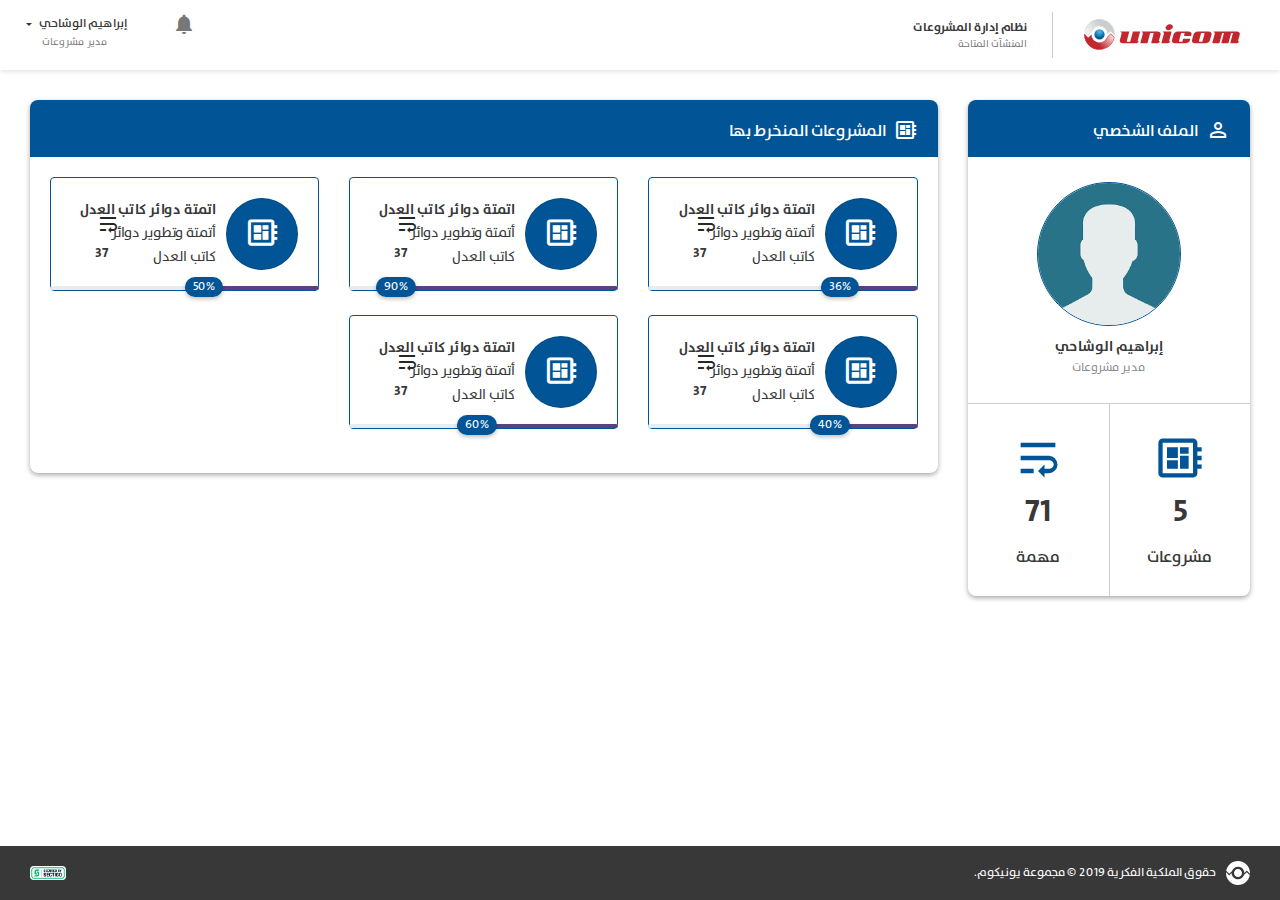
==== client-view.html @ 8dd4139a "tasks" ====
<!DOCTYPE html>
<html lang="ar" dir="rtl">

<head>
    <meta charset="UTF-8">
    <meta name="viewport" content="width=device-width, initial-scale=1.0">
    <meta http-equiv="X-UA-Compatible" content="ie=edge">
    <title>Notary : Dashboard</title>
    <link rel="stylesheet" href="assets/css/font-awesome.min.css">
    <link rel="stylesheet" href="assets/css/material.css">
    <link rel="stylesheet" href="assets/css/materialize.min.css">
    <link rel="stylesheet" href="assets/css/bootstrap.min.css">
    <link rel="stylesheet" href="assets/css/style.css">
</head>

<body>
    <!-- start wrapper here -->
    <div class="wrapper padding-bottom">
        <!-- start navbar here -->
        <header class="header">
            <div class="container-fluid">
                <div class="row mb-0">
                    <div class="col-xl-8 col-lg-8 col-md-8">
                        <ul class="top_menu nav">
                            <li>
                                <div class="media text-right">
                                    <img class="d-flex ml-2 flag_logo" src="assets/img/logo-en-light.svg" alt="">
                                </div>
                            </li>
                            <li>
                                <div class="media text-right">
                                    <div class="media-body">
                                        <h5 class="mb-0"> نظام إدارة المشروعات </h5>
                                        <p class="mb-0"> المنشآت المتاحة</p>
                                    </div>
                                </div>
                            </li>
                        </ul>
                    </div>
                    <div class="col-md-4">
                        <ul class="nav text-left pull-left">
                            <li class="nav-link">
                                <span class="notifications">
                                    <i class="material-icons ">notifications</i>
                                </span>
                            </li>
                            <li class="nav-link">
                                <div class="media text-left">
                                    <div class="media-body pl-2">
                                        <div class="dropdown">
                                            <button class="dropdown-toggle btn-dropdown username" type="button" id="dropdownMenu1" data-toggle="dropdown" aria-haspopup="true" aria-expanded="false ">
                                                إبراهيم الوشاحي  
                                            </button>
                                            <div class="dropdown-menu" aria-labelledby="dropdownMenu1">
                                                <a class="dropdown-item" href="#"> تغيير كلمة المرور </a>
                                                <div class="dropdown-divider"></div>
                                                <a class="dropdown-item" href="index.html">تسجيل الخروج</a>
                                            </div>
                                        </div>
                                        <p class="mb-0 text-left"> مدير مشروعات </p>
                                    </div>
                                </div>
                            </li>
                        </ul>
                    </div>
                </div>
            </div>
        </header>

        <!-- start content here -->
        <div class="body_content padding_section">
            <div class="container-fluid">
                <div class="row">
                    <div class="col-lg-3 col-md-6">
                        <div class="boxs box_postion">
                            <div class="boxs-head bg-blue">
                                <h2>
                                    <span class="icons_boxs"><i class="material-icons"> person_outline</i></span> الملف الشخصي
                                </h2>
                            </div>
                            <div class="boxs-body p-0">
                                <div class="user_area">
                                    <img src="assets/img/person-placeholder.png">
                                    <div class="name">إبراهيم الوشاحي</div>
                                    <div class="prev">مدير مشروعات</div>
                                </div>
                                <ul class="nav user_desc">
                                    <li class="nav-item">
                                        <a href="#" class="nav-link">
                                            <p class="text-center mb-0"> <i class="material-icons"> developer_board</i> </p>
                                            <p class="number text-center"> 5 </p>
                                            <div class="name"> مشروعات </div>
                                        </a>
                                    </li>
                                    <li class="nav-item">
                                        <a href="project-overview.html" class="nav-link">
                                            <p class="text-center mb-0"> <i class="material-icons"> wrap_text</i> </p>
                                            <p class="number text-center"> 71 </p>
                                            <div class="name"> مهمة </div>
                                        </a>
                                    </li>
                                </ul>
                            </div>
                        </div>
                    </div>
                    <div class="col-lg-9 col-md-6">
                        <div class="boxs box_postion">
                            <div class="boxs-head bg-blue">
                                <h2>
                                    <span class="icons_boxs"><i class="material-icons"> developer_board</i></span> المشروعات المنخرط بها
                                </h2>
                            </div>
                            <div class="boxs-body">
                                <div class="row">
                                    <div class="col-lg-4 col-md-6 hover">
                                        <a href="#" class="postion_relative">
                                            <div class="media">
                                                <div class="icons">
                                                    <i class="material-icons"> developer_board</i>
                                                </div>
                                                <div class="media-body align-self-center">
                                                    <h5 class="mt-0 mb-0 name"> اتمتة دوائر كاتب العدل</h5>
                                                    <p class="mb-0 desc">أتمتة وتطوير دوائر كاتب العدل</p>
                                                    <span class="icons_boxs">
                                                        <i class="material-icons"> wrap_text</i>
                                                        <p class="text-center counter"> 37</p>
                                                    </span>
                                                </div>
                                            </div>
                                        </a>
                                        <div class="progress progress_height">
                                            <div class="progress-bar" role="progressbar" aria-valuenow="36%" aria-valuemin="0" aria-valuemax="100">
                                                <span>36%</span>
                                            </div>
                                        </div>
                                    </div>
                                    <div class="col-lg-4 col-md-6 hover">
                                        <a href="#" class="postion_relative">
                                            <div class="media">
                                                <div class="icons">
                                                    <i class="material-icons"> developer_board</i>
                                                </div>
                                                <div class="media-body align-self-center">
                                                    <h5 class="mt-0 mb-0 name"> اتمتة دوائر كاتب العدل</h5>
                                                    <p class="mb-0 desc">أتمتة وتطوير دوائر كاتب العدل</p>
                                                    <span class="icons_boxs">
                                                            <i class="material-icons"> wrap_text</i>
                                                            <p class="text-center counter"> 37</p>
                                                        </span>
                                                </div>
                                            </div>
                                        </a>
                                        <div class="progress progress_height">
                                            <div class="progress-bar" role="progressbar" aria-valuenow="90%" aria-valuemin="0" aria-valuemax="100">
                                                <span>90%</span>
                                            </div>
                                        </div>
                                    </div>
                                    <div class="col-lg-4 col-md-6 hover">
                                        <a href="#" class="postion_relative">
                                            <div class="media">
                                                <div class="icons">
                                                    <i class="material-icons"> developer_board</i>
                                                </div>
                                                <div class="media-body align-self-center">
                                                    <h5 class="mt-0 mb-0 name"> اتمتة دوائر كاتب العدل</h5>
                                                    <p class="mb-0 desc">أتمتة وتطوير دوائر كاتب العدل</p>
                                                    <span class="icons_boxs">
                                                            <i class="material-icons"> wrap_text</i>
                                                            <p class="text-center counter"> 37</p>
                                                        </span>
                                                </div>
                                            </div>
                                        </a>
                                        <div class="progress progress_height">
                                            <div class="progress-bar" role="progressbar" aria-valuenow="50%" aria-valuemin="0" aria-valuemax="100">
                                                <span>50%</span>
                                            </div>
                                        </div>
                                    </div>
                                    <div class="col-lg-4 col-md-6 hover">
                                        <a href="#" class="postion_relative">
                                            <div class="media">
                                                <div class="icons">
                                                    <i class="material-icons"> developer_board</i>
                                                </div>
                                                <div class="media-body align-self-center">
                                                    <h5 class="mt-0 mb-0 name"> اتمتة دوائر كاتب العدل</h5>
                                                    <p class="mb-0 desc">أتمتة وتطوير دوائر كاتب العدل</p>
                                                    <span class="icons_boxs">
                                                                <i class="material-icons"> wrap_text</i>
                                                                <p class="text-center counter"> 37</p>
                                                            </span>
                                                </div>
                                            </div>
                                        </a>
                                        <div class="progress progress_height">
                                            <div class="progress-bar" role="progressbar" aria-valuenow="40%" aria-valuemin="0" aria-valuemax="100">
                                                <span>40%</span>
                                            </div>
                                        </div>
                                    </div>
                                    <div class="col-lg-4 col-md-6 hover">
                                        <a href="#" class="postion_relative">
                                            <div class="media">
                                                <div class="icons">
                                                    <i class="material-icons"> developer_board</i>
                                                </div>
                                                <div class="media-body align-self-center">
                                                    <h5 class="mt-0 mb-0 name"> اتمتة دوائر كاتب العدل</h5>
                                                    <p class="mb-0 desc">أتمتة وتطوير دوائر كاتب العدل</p>
                                                    <span class="icons_boxs">
                                                        <i class="material-icons"> wrap_text</i>
                                                        <p class="text-center counter"> 37</p>
                                                    </span>
                                                </div>
                                            </div>
                                        </a>
                                        <div class="progress progress_height">
                                            <div class="progress-bar" role="progressbar" aria-valuenow="60%" aria-valuemin="0" aria-valuemax="100">
                                                <span>60%</span>
                                            </div>
                                        </div>
                                    </div>
                                </div>
                            </div>
                        </div>
                    </div>
                </div>
            </div>
        </div>
    </div>
    <!-- start footer here -->
    <footer class="footer footer-bg mt-5 ">
        <div class="container-fluid ">
            <div class="row ">
                <div class="col-md-6 text-right ">
                    <span><img class="ml-2 " src="assets/img/Logo-Icon.svg "></span>
                    <span class="ml-4 "> حقوق الملكية الفكرية 2019 © مجموعة يونيكوم. </span>
                </div>
                <div class="col-md-6 ">
                    <span><img class="secured-badge " src="assets/img/secured-badge.png "></span>
                </div>
            </div>
        </div>
    </footer>
    <script src="assets/js/jquery-3.4.1.js"></script>
    <script src="assets/js/popper.js"></script>
    <script src="assets/js/bootstrap.min.js"></script>
    <script src="assets/js/materialize.min.js"></script>
    <script src="assets/js/nicescroll.js"></script>
    <script src="assets/js/scroll.js"></script>
    <script src="assets/js/chart.js"></script>
    <script src="assets/js/custom.js"></script>
</body>

</html
---- assets/css/material.css ----
@font-face {
    font-family: 'Material Icons';
    font-style: normal;
    font-weight: 400;
    src: url(../fonts/materialdesign.woff2) format('woff2');
}

.material-icons {
    font-family: 'Material Icons';
    font-weight: normal;
    font-style: normal;
    font-size: 24px;
    line-height: 1;
    letter-spacing: normal;
    text-transform: none;
    display: inline-block;
    white-space: nowrap;
    word-wrap: normal;
    direction: ltr;
    -webkit-font-feature-settings: 'liga';
    -webkit-font-smoothing: antialiased;
}
---- assets/css/style.css ----
@font-face {
    font-family: "Bahij TheSansArabic Plain";
    src: url("../fonts/Bahij_TheSansArabic-Plain.ttf");
    font-style: normal;
    font-weight: 100;
}

@font-face {
    font-family: "Bahij TheSansArabic Plain";
    src: url("../fonts/Bahij_TheSansArabic-SemiBold.ttf");
    font-style: normal;
    font-weight: 400;
}

@font-face {
    font-family: "Bahij TheSansArabic Plain";
    src: url("../fonts/Bahij_TheSansArabic-Bold.ttf");
    font-style: normal;
    font-weight: 600;
}

@font-face {
    font-family: "material";
    src: url("../fonts/material.ttf");
    font-style: normal;
    font-weight: 400;
}

html {
    height: 100%;
    box-sizing: border-box;
}

body {
    font-family: "Bahij TheSansArabic Plain";
    font-weight: 100;
    position: relative;
    margin: 0;
    min-height: 100%;
}

* {
    padding: 0;
    margin: 0;
    box-sizing: border-box !important;
}

*,
*:before,
*:after {
    box-sizing: inherit;
}

.datepicker-calendar-container {
    direction: initial;
}

.datepicker-controls .select-month input {
    width: 90px;
}

.datepicker-date-display .year-text {
    text-align: right;
}

.datepicker-date-display .date-text {
    letter-spacing: 1px;
    text-align: right;
    font-size: 18px;
}

.confirmation-btns {
    display: none;
}

.row {
    margin-bottom: 0;
}

.padding-80 {
    padding: 80px 0;
}

.padding-35 {
    padding: 60px 0;
}

dl,
ol,
ul {
    margin: 0;
}

.offset-3 {
    margin-right: 25%;
}

.no_height {
    min-height: auto !important;
}

.padding-0 {
    padding: 0 !important;
}

.padding-bottom {
    padding-bottom: 50px;
}

.no-margin {
    margin-right: auto;
    margin-left: auto;
}

.bg-white {
    background: #fff;
}

.bg-gray {
    background: rgba(0, 0, 0, 0.04);
}

.list {
    padding: 20px 10px;
}

textarea::-webkit-input-placeholder {
    /* Chrome/Opera/Safari */
    color: rgba(0, 0, 0, 0.6);
}

textarea::-moz-placeholder {
    /* Firefox 19+ */
    color: rgba(0, 0, 0, 0.6);
}

textarea:-ms-input-placeholder {
    /* IE 10+ */
    color: rgba(0, 0, 0, 0.6);
}

textarea:-moz-placeholder {
    /* Firefox 18- */
    color: rgba(0, 0, 0, 0.6);
}

@-moz-document url-prefix() {
    input[type=number]::-webkit-inner-spin-button,
    input[type=number]::-webkit-outer-spin-button {
        -webkit-appearance: none;
        margin: 0;
    }
}

.h1,
.h2,
.h3,
h1,
h2,
h3 {
    padding: 0 !important;
    margin: 0 !important;
}

.modal {
    bottom: auto;
    background: none;
}

a:hover {
    text-decoration: none;
}

.padding_section {
    padding: 30px 15px;
}

.font-small {
    font-size: 13px;
}

.bg-blue {
    background-color: rgba(1, 84, 149, 1);
}

.bg-orange {
    background-color: rgba(250, 100, 0, 1);
}

.btn-blue {
    background: rgba(1, 84, 149, 1);
    color: #fff;
}

.btn-blue:hover,
.btn-blue:focus {
    background: rgba(1, 84, 149, 1);
    box-shadow: none;
    color: #fff;
}

.dropdown-toggle::after {
    display: inline-block;
    width: 0;
    height: 0;
    left: -5px;
    vertical-align: middle;
    content: "";
    border-top: .3em solid;
    border-right: .3em solid transparent;
    border-bottom: 0;
    border-left: .3em solid transparent;
    position: relative;
}

.btn-dropdown {
    font-size: 12px;
    color: rgba(198, 198, 198, 1);
    line-height: 20px;
    margin-bottom: 0;
    margin: 0;
    padding: 0;
    background: none;
    border: none;
    cursor: pointer;
}

.btn-dropdown:focus {
    background: none !important;
}

.btn-dropdown:hover {
    color: rgba(56, 56, 56, 1);
}

.btn:focus,
button:focus {
    outline: none;
    box-shadow: none;
}

.btn_back_top {
    position: relative;
    top: -29px;
}

.table-striped tbody tr:nth-of-type(odd) {
    background-color: #fff !important;
}

.table-striped tbody tr:nth-of-type(even) {
    background-color: rgba(0, 0, 0, .04);
}

@keyframes stretch {
    0% {
        transform: scale(0.5);
        background-color: #B5DDF0;
    }
    50% {
        background-color: #CFE9F6;
    }
    100% {
        transform: scale(1);
        background-color: #FFFFFF;
    }
}

.wrapper {
    position: relative;
}

.header .dropdown-item {
    font-size: 12px;
    text-align: right;
    padding: .2rem 1rem;
    left: 35px !important;
}

.header .dropdown-menu {
    border-radius: 0.5rem;
    min-width: 8rem;
}

.header .nav-link {
    padding: 0 3rem 0 0;
}

.bg-wrapper {
    background: url(../img/bg-front.png) no-repeat center / cover;
    width: 100%;
    height: 100vh;
}

.watermark {
    position: absolute;
    content: "";
    top: 0;
    left: 0;
    height: 100vh;
    width: 100%;
    background: -webkit-radial-gradient(circle, rgba(230, 244, 255, 1) 0%, rgba(152, 208, 252, 1) 100%);
    background: -moz-radial-gradient(circle, rgba(230, 244, 255, 1) 0%, rgba(152, 208, 252, 1) 100%);
    background: -o-radial-gradient(circle, rgba(230, 244, 255, 1) 0%, rgba(152, 208, 252, 1) 100%);
    background: radial-gradient(circle, rgba(230, 244, 255, 1) 100%, rgba(152, 208, 252, 1) 0%);
    mix-blend-mode: screen;
}

footer {
    position: absolute;
    right: 0;
    bottom: 0;
    left: 0;
    width: 100%;
    clear: both;
    padding: 1rem;
    z-index: 99;
}

.footer-bg {
    background: rgba(56, 56, 56, 1);
}

.footer span {
    font-size: 12px;
    color: rgba(255, 255, 255, 1);
    text-align: center;
    line-height: 18px;
}

.footer .secured-badge {
    width: 6%;
}

.footer .line {
    width: 100%;
    height: 1px;
    background: rgba(255, 255, 255, 1);
    margin-bottom: 1rem;
}

.footer .footer_logo {
    margin: 0 10px;
}

.footer-dark .line {
    background: hsla(0, 0%, 0%, 0.28);
    max-width: 450px;
    margin: 18px auto;
}

.footer-dark p {
    font-size: 13px;
    color: rgba(0, 0, 0, 0.83);
    text-align: center;
    line-height: 18px;
    font-weight: 400;
}

.form-group {
    position: relative;
}

.inputMaterial {
    font-size: 18px;
    display: block;
    padding: 0 18px 0 0 !important;
    border: 1px solid rgba(25, 25, 25, 0.32) !important;
    text-align: right;
    border-radius: 4px !important;
    -webkit-border-radius: 4px !important;
    -moz-border-radius: 4px !important;
    -ms-border-radius: 4px !important;
    -o-border-radius: 4px !important;
    margin-bottom: 0 !important;
    height: 55px !important;
    line-height: 55px;
}

.inputMaterial_textarea {
    height: auto !important;
    border-radius: 4px;
    -webkit-border-radius: 4px;
    -moz-border-radius: 4px;
    -ms-border-radius: 4px;
    -o-border-radius: 4px;
    font-size: 18px;
    display: block;
    padding: 18px 18px 0 0 !important;
}

.inputMaterial:focus {
    outline: none;
    border: 2px solid rgba(1, 84, 149, 1) !important;
}


/* LABEL ======================================= */

.label,
.label_gray,
.select_lable {
    font-weight: normal;
    position: absolute;
    pointer-events: none;
    right: 20px;
    top: 16px;
    transition: 0.2s ease all;
    -moz-transition: 0.2s ease all;
    -webkit-transition: 0.2s ease all;
    font-size: 13px;
    color: rgba(0, 0, 0, 0.87);
    line-height: 20px;
    font-weight: 600;
}

.select_lable {
    display: inline-block;
}

.select-dropdown {
    border-top-left-radius: 4px;
    border-top-right-radius: 4px;
    /* width: 255px !important; */
}

.inputMaterial:focus~label,
.inputMaterial:valid~label,
.select_lable {
    top: -8px;
    color: rgba(1, 84, 149, 1);
    background: #fff;
    padding: 0px 10px;
}

.inputMaterial:focus~.label_gray,
.inputMaterial:valid~.label_gray {
    top: -8px;
    color: rgba(1, 84, 149, 1);
    background: #f5f5f5;
    padding: 0px 10px;
}

.select-wrapper+label {
    position: absolute;
    top: -23px;
    font-size: .8rem;
    left: auto;
    color: #015495;
}

.select-wrapper+.label_gray {
    position: absolute;
    top: -23px;
    font-size: .8rem;
    left: auto;
    color: #015495;
}

.waves-blue {
    background-color: rgba(1, 84, 149, 1);
}

.waves-blue:hover {
    background-color: rgba(1, 84, 149, 1);
}

input:not([type]):focus:not([readonly]),
input[type=text]:not(.browser-default):focus:not([readonly]),
input[type=password]:not(.browser-default):focus:not([readonly]),
input[type=email]:not(.browser-default):focus:not([readonly]),
input[type=url]:not(.browser-default):focus:not([readonly]),
input[type=time]:not(.browser-default):focus:not([readonly]),
input[type=date]:not(.browser-default):focus:not([readonly]),
input[type=datetime]:not(.browser-default):focus:not([readonly]),
input[type=datetime-local]:not(.browser-default):focus:not([readonly]),
input[type=tel]:not(.browser-default):focus:not([readonly]),
input[type=number]:not(.browser-default):focus:not([readonly]),
input[type=search]:not(.browser-default):focus:not([readonly]),
textarea.materialize-textarea:focus:not([readonly]) {
    border-bottom: 0;
    box-shadow: none;
}


/* start login code */

.loges {
    padding: 60px 0;
}

.form {
    max-width: 360px;
    margin: 0 auto;
}

.close_:after,
.calendar:after,
.view:after,
.eye-slash:after {
    font-size: 24px;
    color: rgba(0, 0, 0, 0.38);
    cursor: pointer;
    transition: all 0.3s ease-in-out;
    -webkit-transition: all 0.3s ease-in-out;
    -moz-transition: all 0.3s ease-in-out;
    -ms-transition: all 0.3s ease-in-out;
    -o-transition: all 0.3s ease-in-out;
}

.close_:hover:after,
.calendar:hover:after,
.view:hover:after,
.eye-slash:hover:after {
    color: #777575;
}

.close_:after {
    position: absolute;
    content: "";
    left: 20px;
    top: 10px;
    font-family: 'material';
}

.view:after {
    position: absolute;
    content: "";
    left: 20px;
    top: 10px;
    font-family: 'material';
}

.eye-slash:after {
    position: absolute;
    content: "";
    left: 20px;
    top: 10px;
    font-family: 'material';
}

.calendar:after {
    position: absolute;
    content: "\f272";
    left: 20px;
    top: 19px;
    display: inline-block;
    font: normal normal normal 14px/1 FontAwesome;
    font-size: inherit;
    text-rendering: auto;
    font-weight: bold;
}

.forgetPass {
    font-size: 16px;
    color: rgba(0, 0, 0, 1);
    text-align: right;
    line-height: 49px;
    text-decoration: underline;
    font-weight: 600
}

.title_login {
    font-size: 18px;
    font-weight: bold;
    color: rgba(0, 0, 0, 1);
    text-align: center;
}

.content_data {
    position: relative;
    z-index: 1;
    text-align: right;
    padding: 60px 30px;
    height: 100%;
    overflow: auto
}

.content_title {
    font-size: 12px;
    color: rgba(56, 56, 56, 0.6);
    text-align: right;
    line-height: 20px;
}

.content_list li {
    font-size: 14px;
    font-weight: 600;
    color: rgba(56, 56, 56, 1);
    text-align: right;
    line-height: 22px;
    margin-bottom: 8px;
    display: flex;
    justify-content: flex-start;
}

.content_list li img {
    height: 32px;
    width: 32px;
    border: 1px solid rgba(0, 0, 0, 0.1);
    border-radius: 16px;
    margin-left: 5px;
    position: relative;
    top: -5px;
}

.top_menu li {
    padding: 7px 25px;
    position: relative;
}


/* .top_menu li:first-child {
        padding-right: 0
    } */

.top_menu li::after {
    position: absolute;
    content: "";
    top: 0;
    left: 0;
    width: 1px;
    height: 100%;
    background: #ccc;
}

.top_menu li:last-child:after {
    width: 0;
}

.header {
    background-color: rgba(255, 255, 255, 1);
    box-shadow: 0px 2px 4px 0px rgba(0, 0, 0, 0.1);
    padding: 12px 0;
    margin-bottom: 0;
    position: relative;
    z-index: 1;
}

.top_menu h5 {
    font-size: 12px;
    font-weight: 600;
    color: rgba(56, 56, 56, 1);
    text-align: right;
    line-height: 18px;
}

.top_menu p {
    font-size: 10px;
    color: rgba(56, 56, 56, 0.6);
    text-align: right;
    line-height: 14px;
}

.media p {
    font-size: 10px;
    color: rgba(22, 14, 14, 0.6);
    line-height: 14px;
    margin-left: 19px;
}

.flag_logo {
    height: auto;
    width: 156px;
}

.username {
    font-size: 12px;
    color: rgba(56, 56, 56, 1);
    text-align: left;
    line-height: 18px;
    margin-left: 5px;
}

.notifications i {
    color: rgba(0, 0, 0, 0.54);
    cursor: pointer;
}

.boxs {
    background-color: rgba(255, 255, 255, 1);
    border-radius: 8px;
    box-shadow: 0px 2px 5px 0px rgba(0, 0, 0, 0.35);
}

.boxs .boxs-head {
    padding: 12px 20px;
    border-top-left-radius: 8px;
    border-top-right-radius: 8px
}

.boxs .boxs-head h2 {
    font-size: 16px;
    font-weight: 400;
    color: rgba(255, 255, 255, 1);
    text-align: right;
    line-height: 26px;
    letter-spacing: 0.5px;
}

.boxs .boxs-body {
    padding: 20px;
}

.boxs .boxs-body p {
    font-size: 14px;
    color: rgba(56, 56, 56, 1);
    text-align: right;
    line-height: 24px;
}

.icons_boxs {
    position: relative;
    top: 6px;
    padding-left: 5px;
}

.boxs .nav-pills {
    background: rgba(230, 244, 255, 1);
    padding: 20px 0;
    text-align: right;
    min-height: 100%;
}

.boxs .nav-pills .nav-link {
    font-size: 14px;
    color: rgba(56, 56, 56, 1);
    text-align: right;
    line-height: 22px;
    font-weight: bold;
    border-bottom: 1px solid rgba(0, 0, 0, 0.1);
    position: relative;
}

.boxs .nav-pills .nav-link img {
    height: 32px;
    width: 32px;
    border: 1px solid rgba(0, 0, 0, 0.1);
    border-radius: 16px;
    margin-left: 5px;
}

.boxs .nav-pills .nav-link.active,
.boxs .nav-pills .show>.nav-link {
    color: rgba(56, 56, 56, 1);
    background-color: rgba(187, 225, 255, 1);
    border-radius: 0;
    border-bottom: 1px solid rgba(187, 225, 255, 1);
}

.badge_postion {
    position: absolute;
    left: 0px;
    top: 9px;
    min-width: 30px !important;
    border-radius: 25px;
    height: 30px !important;
    line-height: 30px !important;
}

.boxs .tab-content {
    margin: 20px 0 0 15px;
    position: relative;
}

.boxs .media {
    padding: 20px;
    border: 1px solid rgba(1, 84, 149, 1);
    margin-bottom: 20px;
    transition: all .2s ease-in-out;
    -webkit-transition: all .2s ease-in-out;
    -moz-transition: all .2s ease-in-out;
    -ms-transition: all .2s ease-in-out;
    -o-transition: all .2s ease-in-out;
    border-radius: 4px;
    -webkit-border-radius: 4px;
    -moz-border-radius: 4px;
    -ms-border-radius: 4px;
    -o-border-radius: 4px;
}

.boxs .media .media-body h5 {
    font-size: 14px;
    color: rgba(56, 56, 56, 1);
    text-align: right;
    line-height: 22px;
    font-weight: bold
}

.boxs .media .media-body {
    font-size: 12px;
    color: rgba(56, 56, 56, 0.6);
    text-align: right;
    line-height: 20px;
}

.boxs .media:hover,
.boxs .media:focus {
    background: rgba(1, 84, 149, 1);
}

.boxs .media:hover .media-body h5 {
    color: rgba(255, 255, 255, 1);
}

.boxs .tab-content .media:hover .icons_boxs {
    color: rgba(255, 255, 255, 1);
}

.boxs .media:hover .media-body p {
    color: rgba(255, 255, 255, 1);
}

.image_border {
    border: 1px solid rgba(0, 0, 0, 0.1);
}

.boxs .tab-content .icons_boxs {
    position: absolute;
    left: 30px;
    top: 35px;
    color: rgba(0, 0, 0, 0.87);
    line-height: 7px;
}

.counter {
    text-align: center;
    margin: 0 !important;
    font-weight: bold
}


/* start dashbord css */

.user_area {
    padding: 25px;
    text-align: center;
    border-bottom: 1px solid #ccc;
}

.user_area img {
    height: 144px;
    width: 144px;
    border: 1px solid rgba(1, 84, 149, 1);
    margin-bottom: 10px;
    border-radius: 50%;
    -webkit-border-radius: 50%;
    -moz-border-radius: 50%;
    -ms-border-radius: 50%;
    -o-border-radius: 50%;
}

.user_area .name {
    font-size: 14px;
    color: rgba(56, 56, 56, 1);
    text-align: center;
    line-height: 22px;
    font-weight: bold;
}

.user_area .prev {
    font-size: 12px;
    color: rgba(56, 56, 56, 0.6);
    text-align: center;
    line-height: 20px;
}

.user_desc {
    text-align: center;
    width: 100%;
}

.user_desc li {
    text-align: center;
    margin: 0 auto;
    border-left: 1px solid #ccc;
    display: block;
    width: 50%;
    padding: 20px 0;
}

.user_desc li:last-child {
    border-left: 0;
}

.user_desc li a {
    text-align: center;
}

.user_desc li a i {
    font-size: 52px;
    color: rgba(1, 84, 149, 1);
}

.user_desc li a .number {
    font-size: 32px;
    color: rgba(56, 56, 56, 1);
    text-align: center;
    line-height: 40px;
    font-weight: bold
}

.user_desc li a .name {
    font-size: 16px;
    color: rgba(56, 56, 56, 1);
    text-align: center;
    line-height: 22px;
    font-weight: 500
}

.timeline {
    padding: 20px 12px;
    height: 442px;
    overflow: auto;
    --widthA: 100%;
    --widthB: calc(var(--widthA) - 84px);
}

.timeline_bg {
    background: rgba(230, 244, 255, 1);
}

.timeline ul li {
    position: relative;
    content: "";
    width: 2px;
    background: rgba(1, 84, 149, 1);
    list-style: none;
    margin-right: 20px;
}

.timeline ul li .date_information {
    position: absolute;
    content: "";
    top: 0;
    width: 50px;
    height: 50px;
    border-radius: 25px;
    -webkit-border-radius: 25px;
    -moz-border-radius: 25px;
    -ms-border-radius: 25px;
    -o-border-radius: 25px;
    background: #fff;
    border: 2px solid #015495;
    text-align: center;
    left: 50%;
    transform: translate(-50%);
}

.timeline ul li .date_information .data {
    margin-top: 8px;
}

.timeline ul li .date_information p {
    line-height: 13px;
}

.timeline ul li .date_information .data .num {
    font-size: 15px;
    color: rgba(56, 56, 56, 1);
    text-align: center;
    line-height: 17px;
    font-weight: bold;
}

.timeline ul li .date_information .data .date {
    font-size: 10px;
    color: rgba(56, 56, 56, 1);
    text-align: center;
    line-height: 10px;
}

.main_timeline_content {
    margin-bottom: 20px;
}

.timeline ul li:last-child .main_timeline_content {
    margin-bottom: 0;
}

.timeline ul li .timeline_content:last-child {
    margin-bottom: 0;
}

.main_timeline_content {
    display: inline-block;
}

.timeline_content {
    position: relative;
    top: 0;
    right: 35px;
    text-align: right;
    background: #fff;
    padding: 5px 10px;
    min-width: 335px;
    height: auto;
    margin-bottom: 5px;
    border: 1px solid rgba(1, 84, 149, 0.5);
    border-radius: 4px;
    -webkit-border-radius: 4px;
    -moz-border-radius: 4px;
    -ms-border-radius: 4px;
    -o-border-radius: 4px;
}

.timeline_content_overview {
    position: relative;
    top: 0;
    right: 35px;
    text-align: right;
    background: #fff;
    padding: 5px 10px;
    min-width: 300px;
    height: auto;
    margin-bottom: 5px;
    border: 1px solid rgba(1, 84, 149, 0.5);
    border-radius: 4px;
    -webkit-border-radius: 4px;
    -moz-border-radius: 4px;
    -ms-border-radius: 4px;
    -o-border-radius: 4px;
}

.timeline_content_overview_model {
    min-width: 415px;
}

.chart_overview {
    height: 35px;
}

.timeline_content:nth-of-type(1):after,
.timeline_content:nth-of-type(1):before {
    left: 100%;
    top: 25px;
    border: solid transparent;
    content: " ";
    height: 0;
    width: 0;
    position: absolute;
    pointer-events: none;
}

.timeline_content:nth-of-type(1):before {
    border-color: rgba(194, 225, 245, 0);
    border-left-color: rgba(1, 84, 149, 0.5);
    border-width: 6px;
    margin-top: -6px;
}

.timeline_content:nth-of-type(1):after {
    border-color: rgba(136, 183, 213, 0);
    border-left-color: #ffffff;
    border-width: 5px;
    margin-top: -5px;
}

.timeline_content .timeline_title {
    font-size: 14px;
    color: rgba(56, 56, 56, 1);
    text-align: right;
    line-height: 22px;
}

.timeline_content .timeline_desc {
    font-size: 12px;
    color: rgba(1, 84, 149, 1);
    text-align: right;
    line-height: 20px;
}

.nicescroll-cursors {
    left: 3px;
    top: 5px;
}

.chart {
    padding: 0 0 0 30px;
}

.boxs-body .icons {
    height: 72px;
    width: 72px;
    background-color: rgba(1, 84, 149, 1);
    border: 1px solid rgba(0, 0, 0, 0.1);
    border-radius: 36px;
    text-align: center;
    line-height: 95px;
    margin-left: 10px;
}

.boxs .media:hover .icons,
.boxs .media:focus .icons {
    background-color: white
}

.boxs .media:hover .icons i,
.boxs .media:focus .icons i {
    color: rgba(1, 84, 149, 1);
    font-size: 35px;
}

.boxs-body .icons i {
    color: #FFFFFF;
    font-size: 35px;
}

.boxs .boxs-body .icons_boxs {
    position: absolute;
    left: 30px;
    top: 35px;
    color: rgba(0, 0, 0, 0.87);
    line-height: 7px;
}

.boxs .media:hover .icons_boxs i {
    color: #FFFFFF;
}

.postion_relative {
    position: relative;
}

.progress_height {
    height: 5px;
}

.progress {
    overflow: visible;
    margin-bottom: 0;
    height: 4px;
    position: relative;
    bottom: 25px;
    border-radius: 15px
}

.progress .progress-bar {
    background-color: #5c4084;
    position: relative;
    border-radius: 10px;
    -webkit-border-radius: 10px;
    -moz-border-radius: 10px;
    -ms-border-radius: 10px;
    -o-border-radius: 10px;
}

.progress .progress-bar span {
    background-color: rgba(1, 84, 149, 1);
    position: absolute;
    bottom: -7px;
    font-size: 12px;
    line-height: 10px;
    padding: 5px 8px 5px 8px;
    left: 0;
    border-radius: 13px;
    box-shadow: 0px 2px 4px 0px rgba(0, 0, 0, 0.25);
    z-index: 9;
}

.boxs .hover:hover .progress .progress-bar {
    background-color: #fff;
}

.boxs .hover:hover .progress .progress-bar span {
    background-color: #fff;
    color: #015495;
    font-weight: bold
}

.boxs .hover:hover .progress {
    background-color: #015495;
}

nav {
    height: auto;
    line-height: normal;
    box-shadow: none;
}

.bg-light {
    background-color: rgba(239, 239, 239, 1) !important;
}

.navbar {
    padding: 0 10px 0 15px;
}

.navbar .logo img {
    height: 24px;
    width: 24px;
    border-radius: 50%;
    -webkit-border-radius: 50%;
    -moz-border-radius: 50%;
    -ms-border-radius: 50%;
    -o-border-radius: 50%;
    margin-left: 5px;
    position: relative;
    top: -3px;
}

.navbar .logo {
    font-size: 14px;
    color: rgba(56, 56, 56, 1);
    text-align: right;
    line-height: 22px;
    font-weight: bold
}

.last_time {
    border: 2px solid rgba(193, 39, 45, 1);
    font-size: 10px;
    color: rgba(193, 39, 45, 1) !important;
    text-align: center;
    line-height: 11px;
    border-radius: 12px;
    -webkit-border-radius: 12px;
    -moz-border-radius: 12px;
    -ms-border-radius: 12px;
    -o-border-radius: 12px;
    height: auto;
    width: 121px;
}

.navbar-expand-lg .navbar-nav .nav-link {
    padding-right: .7rem;
    padding-left: .7rem;
}

.navbar-light .navbar-nav .nav-link {
    font-weight: 400;
    font-size: 14px;
    color: rgba(56, 56, 56, 1);
    text-align: center;
    line-height: 22px;
}

.navbar-light .navbar-nav .active>.nav-link,
.navbar-light .navbar-nav .nav-link.active,
.navbar-light .navbar-nav .nav-link.show,
.navbar-light .navbar-nav .show>.nav-link {
    color: rgba(0, 0, 0, .9);
    font-weight: bold;
}

.navbar-expand-lg .navbar-nav {
    margin-right: 30px;
    border-right: 1px solid rgba(0, 0, 0, 0.1);
    padding-right: 30px;
}

.report {
    width: 100px;
    background-color: rgba(1, 84, 149, 1);
    border-radius: 12px;
    font-size: 10px;
    color: rgba(255, 255, 255, 1) !important;
    text-align: center;
    position: relative;
    top: 0;
}

.new_date {
    font-size: 12px;
    color: rgba(56, 56, 56, 1);
    text-align: left;
    line-height: 18px;
}

.user_overview img {
    height: 72px;
    width: 72px;
    border: 1px solid rgba(1, 84, 149, 1);
    margin-bottom: 10px;
    border-radius: 50%;
    -webkit-border-radius: 50%;
    -moz-border-radius: 50%;
    -ms-border-radius: 50%;
    -o-border-radius: 50%;
}

.team_work {
    font-size: 14px;
    color: rgba(1, 84, 149, 1);
    text-align: center;
    line-height: 22px;
    font-weight: 400
}

.team_work span {
    position: relative;
    top: 9px;
}

.user_list_overview .content_title {
    font-size: 12px;
    color: rgba(56, 56, 56, 0.6) !important;
    text-align: right;
    line-height: 20px;
    margin-bottom: 5px;
}

.user_list_overview .content_list li img {
    height: 18px;
    width: 18px;
    position: relative;
    top: 3px;
}

.user_list_overview .number {
    font-size: 32px !important;
    color: rgba(56, 56, 56, 1) !important;
    padding: 27px;
    margin-bottom: 0;
    font-weight: bold
}

.skill-box {
    background-color: #fff;
}

.skill-box>h3 {
    margin-bottom: 15px;
    color: #333;
}

.skill-box>.skills-circle>ul {
    padding: 0;
    text-align: center;
    list-style-type: none;
}

.skill-box>.skills-circle>ul>li {
    width: 150px;
    height: 150px;
    background-color: #ddd;
    border-radius: 50%;
    position: relative;
    display: inline-block;
    overflow: hidden;
    margin: 4px;
}

.skill-box>.skills-circle>ul>li>span {
    color: rgba(58, 114, 0, 1);
}

.skill-box>.skills-circle>ul>li>span.text,
.skill-box>.skills-circle>ul>li>span~b {
    top: 50%;
    left: 50%;
    position: absolute;
    transform: translate(-50%, -50%);
    margin-top: 0;
    z-index: 1;
    font-size: 32px;
    color: rgba(58, 114, 0, 1);
    text-align: center;
    line-height: 40px;
    font-weight: bold
}

.skill-box>.skills-circle>ul>li>span.text~b,
.skill-box>.skills-circle>ul>li>span~b~b {
    font-weight: normal;
    margin-top: 8px;
}

.skill-box>.skills-circle>ul>li>span.bar-circle-right,
.skill-box>.skills-circle>ul>li>span.bar-circle-left {
    border-radius: 50%;
    position: absolute;
    display: block;
    width: 100%;
    height: 100%;
    background: rgba(58, 114, 0, 1);
    clip: rect(0, 75px, 150px, 0);
}

.skill-box>.skills-circle>ul>li>span.bar-circle-left {
    background: #ddd;
}

.skill-box>.skills-circle>ul>li>span.bar-circle-cover {
    display: block;
    width: 78%;
    height: 78%;
    border-radius: 50%;
    background-color: #fff;
    z-index: 0;
    position: absolute;
    top: 50%;
    left: 50%;
    transform: translate(-50%, -50%);
}

.panel-heading {
    padding: 0;
    border: 0;
    background: none;
}

.panel-title {
    margin-bottom: 0 !important;
}

.panel-title>a,
.panel-title>a:active {
    display: block;
    padding: 15px 20px;
    font-size: 14px;
    color: rgba(56, 56, 56, 1);
    text-align: right;
    line-height: 24px;
    font-weight: bold;
    text-align: right;
    white-space: nowrap;
    width: 90%;
    overflow: hidden;
    text-overflow: ellipsis;
}

.panel-heading.active,
.panel-collapse {
    background: rgba(230, 244, 255, 1) !important;
}

.panel-body {
    text-align: right;
    padding: 20px;
    font-size: 12px;
    color: rgba(56, 56, 56, 0.6);
    line-height: 20px;
}

.panel-title>a span {
    position: relative;
    top: 6px;
    margin-left: 6px;
}

.panel-heading a:before {
    display: inline-block;
    font: normal normal normal 14px/1 FontAwesome;
    font-size: 18px;
    text-rendering: auto;
    -webkit-font-smoothing: antialiased;
    -moz-osx-font-smoothing: grayscale;
    content: "\f107";
    transition: all 0.5s;
    position: absolute;
    left: 20px;
    font-weight: bold;
    margin-top: 10px;
}

.panel-heading.active a:before {
    transform: rotate(180deg);
    -webkit-transform: rotate(180deg);
    -moz-transform: rotate(180deg);
    -ms-transform: rotate(180deg);
    -o-transform: rotate(180deg);
}

.snj-panel .panel {
    margin: 0;
    border-radius: 0;
    border: none;
    box-shadow: none;
}

.snj-panel .panel-heading {
    background: none;
    border: none;
    border-radius: 0;
    position: relative;
}

.snj-panel .panel+.panel {
    margin: 0;
    border-radius: 0;
    border: none;
    box-shadow: none;
}

.snj-panel .panel-title a {
    display: block;
}

.progress_pos {
    bottom: 0 !important;
}

.scrollbar {
    height: 386px;
    overflow-y: scroll;
}

#scrollbar::-webkit-scrollbar-track,
#scrollbar_model::-webkit-scrollbar-track {
    background-color: #F5F5F5;
    border-radius: 25px;
    -webkit-border-radius: 25px;
    -moz-border-radius: 25px;
    -ms-border-radius: 25px;
    -o-border-radius: 25px;
}

#scrollbar::-webkit-scrollbar,
#scrollbar_model::-webkit-scrollbar {
    width: 4px;
    background-color: #F5F5F5;
}

#scrollbar::-webkit-scrollbar-thumb,
#scrollbar_model::-webkit-scrollbar-thumb {
    background-color: rgba(0, 0, 0, 0.25);
    border-radius: 25px;
    -webkit-border-radius: 25px;
    -moz-border-radius: 25px;
    -ms-border-radius: 25px;
    -o-border-radius: 25px;
}

.scrollbar_model {
    height: 525px;
    overflow-y: scroll;
}

.bg-red {
    background: rgba(193, 39, 45, 1) !important;
}

.bg-green {
    background: rgba(58, 114, 0, 1) !important;
}

.bg-warring {
    background: rgba(247, 181, 0, 1) !important;
}

.counter {
    background: #fff;
    padding: 0 10px;
    border-radius: 20px;
    -webkit-border-radius: 20px;
    -moz-border-radius: 20px;
    -ms-border-radius: 20px;
    -o-border-radius: 20px;
    color: #000;
    position: relative;
    top: 5px;
}

.boxs-head .icons {
    position: relative;
    top: 5px;
    margin-right: 20px;
    color: #a7a7a7;
}

.skills_scall {
    transform: scale(.55);
    -webkit-transform: scale(.55);
    -moz-transform: scale(.55);
    -ms-transform: scale(.55);
    -o-transform: scale(.55);
}

.skills_scall>li {
    margin: -43px 0 -33px 0 !important;
}

.skills-circle .name {
    font-size: 14px;
    color: rgba(56, 56, 56, 1);
    text-align: center;
    line-height: 22px;
    font-weight: 600
}

.ulo {
    padding: 0 40px;
}

.filter_tasks,
.counter_tasks {
    position: relative;
    top: -28px;
    background: #fff;
    padding: 0 10px;
    border-radius: 20px;
    -webkit-border-radius: 20px;
    -moz-border-radius: 20px;
    -ms-border-radius: 20px;
    -o-border-radius: 20px;
}

.filter_tasks {
    line-height: 0;
}


/* ----------- Non-Retina Screens ----------- */

@media screen and (min-width: 1200px) and (max-width: 1600px) {
    .timeline_content {
        min-width: 180px;
    }
    .chart {
        height: fit-content;
    }
}

@media screen and (min-width: 1200px) and (max-width: 1600px) and (-webkit-min-device-pixel-ratio: 2) and (min-resolution: 192dpi) {
    .timeline_content {
        min-width: 180px;
    }
    .chart {
        height: fit-content;
    }
}

@media only screen and (min-width: 768px) and (max-width: 1024px) and (orientation: portrait) and (-webkit-min-pixel-ratio: 1) {}

@media (max-width: 768px) {
    .boxs .tab-content {
        margin: 20px 30px 0 15px;
        position: relative;
    }
}
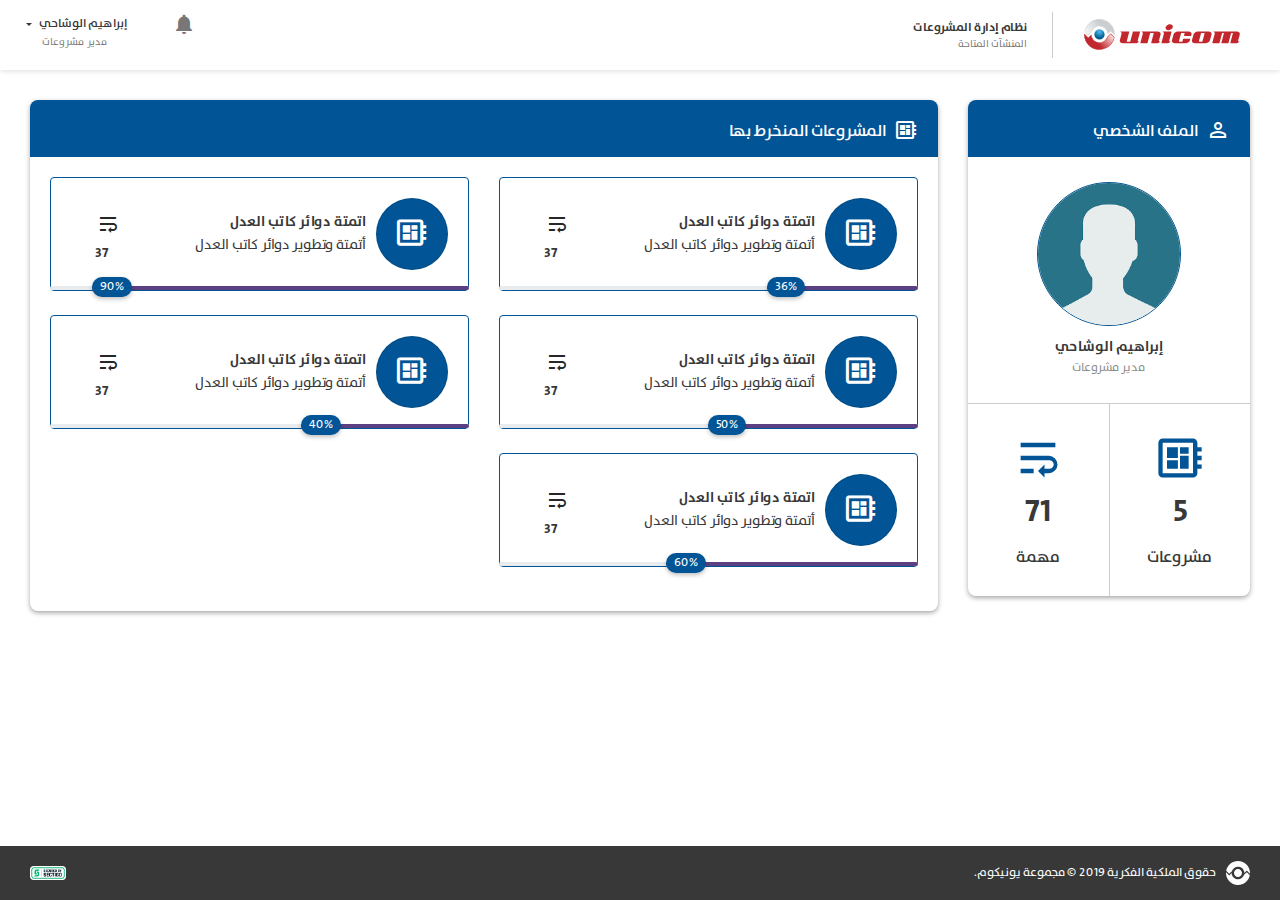
==== commit bad56d80: "add some pages" ====
--- a/client-view.html
+++ b/client-view.html
@@ -112,7 +112,7 @@
                             </div>
                             <div class="boxs-body">
                                 <div class="row">
-                                    <div class="col-lg-4 col-md-6 hover">
+                                    <div class="col-lg-6 col-md-6 hover">
                                         <a href="#" class="postion_relative">
                                             <div class="media">
                                                 <div class="icons">
@@ -134,7 +134,7 @@
                                             </div>
                                         </div>
                                     </div>
-                                    <div class="col-lg-4 col-md-6 hover">
+                                    <div class="col-lg-6 col-md-6 hover">
                                         <a href="#" class="postion_relative">
                                             <div class="media">
                                                 <div class="icons">
@@ -156,7 +156,7 @@
                                             </div>
                                         </div>
                                     </div>
-                                    <div class="col-lg-4 col-md-6 hover">
+                                    <div class="col-lg-6 col-md-6 hover">
                                         <a href="#" class="postion_relative">
                                             <div class="media">
                                                 <div class="icons">
@@ -178,7 +178,7 @@
                                             </div>
                                         </div>
                                     </div>
-                                    <div class="col-lg-4 col-md-6 hover">
+                                    <div class="col-lg-6 col-md-6 hover">
                                         <a href="#" class="postion_relative">
                                             <div class="media">
                                                 <div class="icons">
@@ -200,7 +200,7 @@
                                             </div>
                                         </div>
                                     </div>
-                                    <div class="col-lg-4 col-md-6 hover">
+                                    <div class="col-lg-6 col-md-6 hover">
                                         <a href="#" class="postion_relative">
                                             <div class="media">
                                                 <div class="icons">
--- a/assets/css/style.css
+++ b/assets/css/style.css
@@ -127,21 +127,25 @@
 textarea::-webkit-input-placeholder {
     /* Chrome/Opera/Safari */
     color: rgba(0, 0, 0, 0.6);
+    font-size: 14px;
 }
 
 textarea::-moz-placeholder {
     /* Firefox 19+ */
     color: rgba(0, 0, 0, 0.6);
+    font-size: 14px;
 }
 
 textarea:-ms-input-placeholder {
     /* IE 10+ */
     color: rgba(0, 0, 0, 0.6);
+    font-size: 14px;
 }
 
 textarea:-moz-placeholder {
     /* Firefox 18- */
     color: rgba(0, 0, 0, 0.6);
+    font-size: 14px;
 }
 
 @-moz-document url-prefix() {
@@ -190,6 +194,7 @@
 .btn-blue {
     background: rgba(1, 84, 149, 1);
     color: #fff;
+    box-shadow: none;
 }
 
 .btn-blue:hover,
@@ -197,6 +202,19 @@
     background: rgba(1, 84, 149, 1);
     box-shadow: none;
     color: #fff;
+}
+
+.btn-border {
+    border: 1px solid rgba(1, 84, 149, 1);
+    background: #fff;
+    color: rgba(1, 84, 149, 1);
+    box-shadow: none;
+}
+
+.btn-border:hover {
+    background: rgba(1, 84, 149, 1);
+    color: #fff;
+    box-shadow: none;
 }
 
 .dropdown-toggle::after {
@@ -373,8 +391,8 @@
     -ms-border-radius: 4px !important;
     -o-border-radius: 4px !important;
     margin-bottom: 0 !important;
-    height: 55px !important;
-    line-height: 55px;
+    height: 40px !important;
+    line-height: 40px;
 }
 
 .inputMaterial_textarea {
@@ -426,6 +444,8 @@
 
 .inputMaterial:focus~label,
 .inputMaterial:valid~label,
+.inputMaterial_textarea :focus~label,
+.inputMaterial_textarea :valid~label,
 .select_lable {
     top: -8px;
     color: rgba(1, 84, 149, 1);
@@ -434,10 +454,12 @@
 }
 
 .inputMaterial:focus~.label_gray,
-.inputMaterial:valid~.label_gray {
+.inputMaterial:valid~.label_gray,
+.inputMaterial_textarea:focus~.label_gray,
+.inputMaterial_textarea:valid~.label_gray {
     top: -8px;
     color: rgba(1, 84, 149, 1);
-    background: #f5f5f5;
+    background: rgba(230, 244, 255, 1);
     padding: 0px 10px;
 }
 
@@ -519,7 +541,7 @@
     position: absolute;
     content: "";
     left: 20px;
-    top: 10px;
+    top: 5px;
     font-family: 'material';
 }
 
@@ -527,7 +549,7 @@
     position: absolute;
     content: "";
     left: 20px;
-    top: 10px;
+    top: 5px;
     font-family: 'material';
 }
 
@@ -1420,6 +1442,10 @@
     text-overflow: ellipsis;
 }
 
+.panel-collapse {
+    position: relative;
+}
+
 .panel-heading.active,
 .panel-collapse {
     background: rgba(230, 244, 255, 1) !important;
@@ -1489,6 +1515,7 @@
 
 .progress_pos {
     bottom: 0 !important;
+    margin: 0
 }
 
 .scrollbar {
@@ -1523,7 +1550,6 @@
 }
 
 .scrollbar_model {
-    height: 525px;
     overflow-y: scroll;
 }
 
@@ -1560,15 +1586,15 @@
 }
 
 .skills_scall {
-    transform: scale(.55);
-    -webkit-transform: scale(.55);
-    -moz-transform: scale(.55);
-    -ms-transform: scale(.55);
-    -o-transform: scale(.55);
+    transform: scale(.5);
+    -webkit-transform: scale(.5);
+    -moz-transform: scale(.5);
+    -ms-transform: scale(.5);
+    -o-transform: scale(.5);
 }
 
 .skills_scall>li {
-    margin: -43px 0 -33px 0 !important;
+    margin: -43px -15px -33px 0 !important;
 }
 
 .skills-circle .name {
@@ -1577,10 +1603,6 @@
     text-align: center;
     line-height: 22px;
     font-weight: 600
-}
-
-.ulo {
-    padding: 0 40px;
 }
 
 .filter_tasks,
@@ -1600,6 +1622,310 @@
     line-height: 0;
 }
 
+.model_overview {
+    max-height: 78% !important;
+    width: 65% !important;
+}
+
+.dropdown_tasks {
+    background: #fff;
+    border-radius: 20px;
+    -webkit-border-radius: 20px;
+    -moz-border-radius: 20px;
+    -ms-border-radius: 20px;
+    -o-border-radius: 20px;
+    font-size: 12px;
+    box-shadow: none;
+    position: relative;
+    top: -35px;
+    margin: 0 10px;
+    border: 0;
+    line-height: 25px
+}
+
+button:focus,
+.btn:focus {
+    box-shadow: none;
+    outline: 0;
+}
+
+.btn-light:not(:disabled):not(.disabled).active,
+.btn-light:not(:disabled):not(.disabled):active,
+.show>.btn-light.dropdown-toggle {
+    background: #ffffff;
+    border: 0;
+    box-shadow: none;
+}
+
+.btn-light:not(:disabled):not(.disabled).active:focus,
+.btn-light:not(:disabled):not(.disabled):active:focus,
+.show>.btn-light.dropdown-toggle:focus {
+    box-shadow: none;
+    border: 0;
+}
+
+.dropdown_tasks:hover,
+.dropdown_tasks:focus {
+    background: #fff;
+    box-shadow: none;
+    outline: 0;
+    border: 0;
+}
+
+.actions {
+    font-size: 14px;
+    height: 40px;
+}
+
+.content_tasks {
+    margin-top: 20px;
+}
+
+.content_tasks .panel-title>a,
+.content_tasks .panel-title>a:active {
+    width: 100%
+}
+
+.content_tasks .panel-heading a:before {
+    display: none;
+}
+
+.content_tasks .icons_tskas {
+    color: rgba(1, 84, 149, 1);
+    font-size: 24px;
+    margin-right: 20px;
+    position: relative;
+    top: 8px;
+}
+
+.content_tasks span.badge {
+    color: #fff;
+    min-width: auto;
+    border-radius: 25px;
+    position: absolute !important;
+    top: 33px !important;
+    left: 15px;
+    font-size: 12px;
+    line-height: 17px;
+    height: 17px;
+    padding: 0 5px;
+}
+
+.content_tasks .date {
+    font-size: 12px;
+    color: rgba(56, 56, 56, 0.6);
+    text-align: left;
+    line-height: 24px;
+    margin-top: 12px;
+}
+
+.content_tasks .panel-body {
+    font-size: 14px;
+    color: rgba(0, 0, 0, 1);
+    text-align: right;
+    line-height: 24px;
+}
+
+.date_task {
+    display: block;
+    margin-top: -25px;
+    position: relative;
+    padding-right: 50px;
+    padding-bottom: 10px !important;
+    text-align: right;
+}
+
+.date_task .date {
+    padding: 0 5px;
+}
+
+.tasks_case {
+    font-size: 12px;
+    color: rgba(1, 84, 149, 1);
+    text-align: left;
+    line-height: 20px;
+    margin-top: -20px;
+    margin-left: 65px;
+}
+
+.dropdown_tasks_over {
+    font-size: 14px;
+    border-radius: 15px;
+    text-align: right;
+    font-weight: 200;
+}
+
+.comments_form {
+    margin-top: 10px;
+}
+
+.panel_tasks .dropdown-divider {
+    border-top: 1px solid rgba(56, 56, 56, 0.6);
+}
+
+.main-comments img {
+    height: 48px;
+    width: 48px;
+    border: 1px solid rgba(1, 84, 149, 1);
+    border-radius: 24px;
+}
+
+.replay_comments img {
+    height: 36px;
+    width: 36px;
+    border: 1px solid rgba(1, 84, 149, 1);
+    border-radius: 24px;
+}
+
+#comments .media {
+    border: 0;
+    margin-bottom: 0;
+    padding: 8px;
+}
+
+#comments .media .media-body h5 {
+    margin-bottom: 0;
+}
+
+#comments .media .media-body .commnets_actions a {
+    font-size: 10px;
+    color: rgba(56, 56, 56, 0.6);
+    text-align: right;
+    line-height: 18px;
+    margin-left: 10px;
+    transition: all 0.3s ease-in-out
+}
+
+#comments .media .media-body .commnets_actions a:hover {
+    color: #015495
+}
+
+#comments .media .media-body .commnets_actions i {
+    font-size: 16px;
+    position: relative;
+    vertical-align: middle;
+}
+
+#comments .media:hover {
+    background: none;
+}
+
+#comments .media:hover .media-body h5 {
+    color: rgba(56, 56, 56, 1)
+}
+
+.replay_comments_field {
+    margin-top: 20px;
+}
+
+.select-wrapper input.select-dropdown {
+    border: 0;
+    height: 40px !important;
+}
+
+.select-wrapper input.select-dropdown:focus {
+    border-bottom: 0;
+}
+
+.select-wrapper .caret {
+    position: absolute;
+    left: 0 !important;
+    right: auto;
+    top: 0px;
+    bottom: 0;
+    margin: auto 0;
+    z-index: 0;
+    fill: rgba(191, 191, 191, 0.87);
+}
+
+.calender_icons {
+    position: absolute;
+    top: 12px;
+    left: 10px;
+    font-size: 16px;
+    color: rgba(0, 0, 0, 0.54);
+    cursor: pointer;
+}
+
+.content_files {
+    margin: 20px;
+}
+
+.files {
+    margin-bottom: 20px;
+}
+
+.files .icon_file {
+    padding: 10px;
+    border: 1px solid rgba(1, 84, 149, 1);
+    border-radius: 3px;
+    margin-bottom: 10px;
+    transition: all 0.3s ease-in-out
+}
+
+.files:hover .icon_file {
+    border: 1px solid rgba(230, 244, 255, 0.5);
+    background: rgba(230, 244, 255, 0.5)
+}
+
+.files .icon_file i {
+    font-size: 125px;
+    color: rgba(0, 0, 0, 0.54)
+}
+
+.files .file_name {
+    font-size: 14px;
+    color: rgba(56, 56, 56, 1);
+    text-align: center;
+    line-height: 22px;
+    font-weight: 400
+}
+
+.files .file_type {
+    font-size: 12px;
+    color: rgba(56, 56, 56, 0.6);
+    text-align: center;
+    line-height: 20px;
+}
+
+.files img {
+    height: 186px;
+    width: 100%;
+    border: 1px solid rgba(1, 84, 149, 1);
+    border-radius: 4px;
+    margin-bottom: 10px;
+}
+
+.block {
+    border-top: 1px solid #dedede;
+    padding: 20px 0;
+}
+
+.back_button {
+    color: #fff;
+    margin-left: 10px;
+    position: relative;
+    top: 7px;
+    transition: all 0.3s ease-in-out
+}
+
+.back_button:hover {
+    color: #fff;
+}
+
+.titles .date_task .date {
+    font-size: 12px;
+    color: rgba(56, 56, 56, 0.6);
+    text-align: right;
+    line-height: 20px;
+}
+
+.titles .date_task .date i {
+    font-size: 16px;
+    position: relative;
+    vertical-align: sub;
+}
+
 
 /* ----------- Non-Retina Screens ----------- */
 
